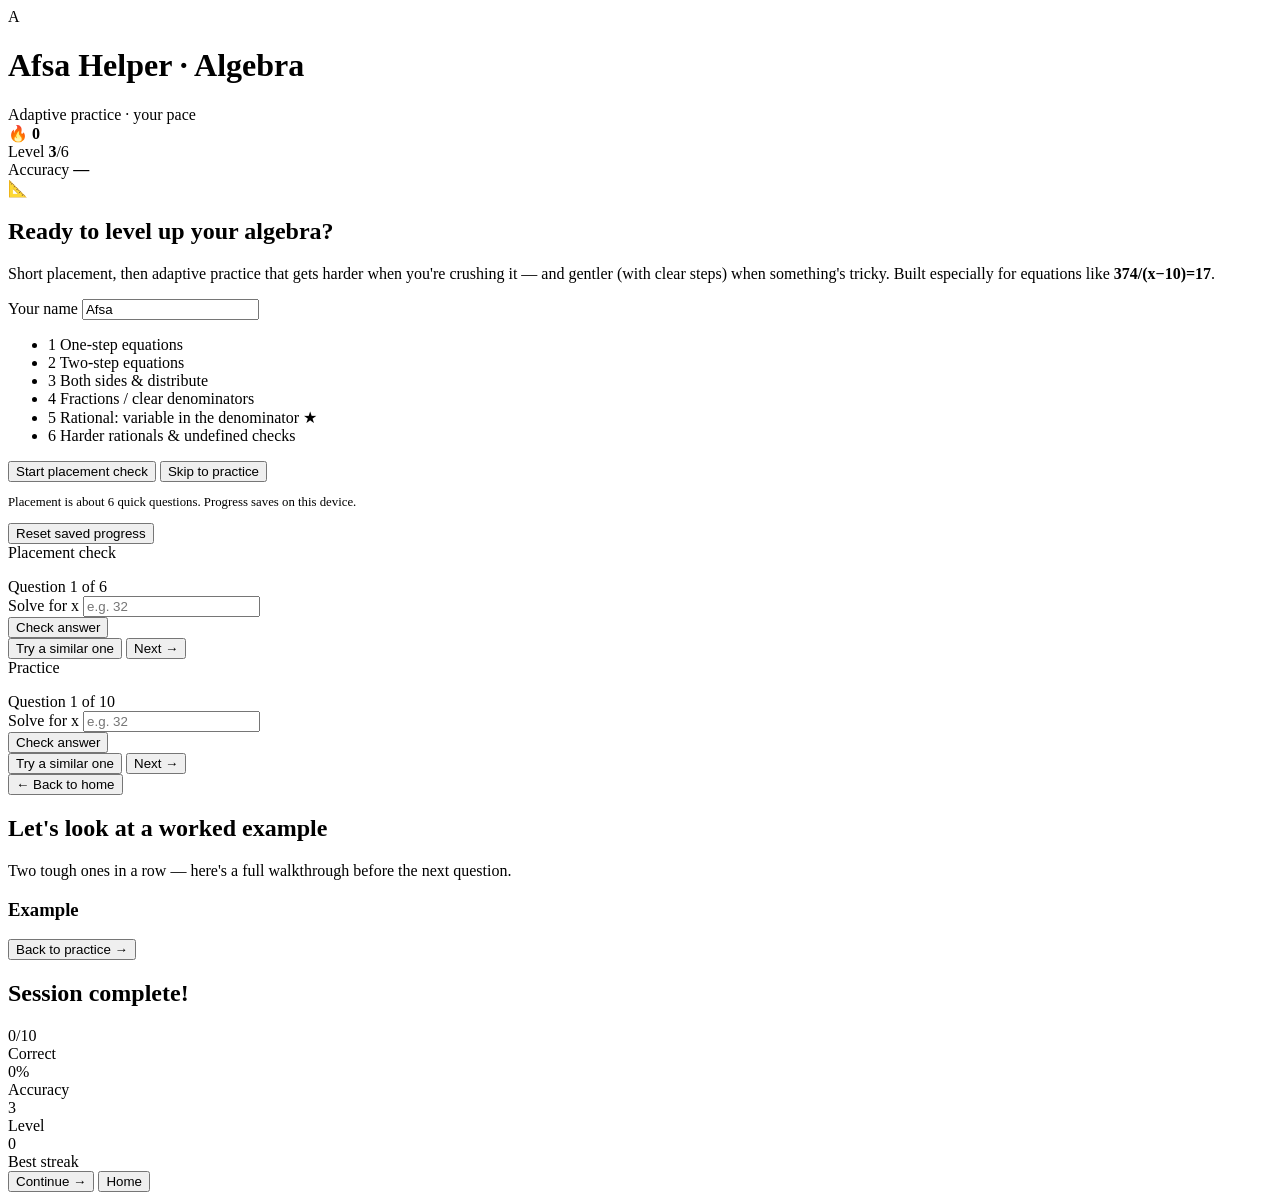
==== algebra/index.html @ 7a54c5dd "Add algebra/index.html" ====
<!DOCTYPE html>
<html lang="en">
<head>
  <meta charset="UTF-8" />
  <meta name="viewport" content="width=device-width, initial-scale=1, viewport-fit=cover" />
  <meta name="theme-color" content="#c45c26" />
  <meta name="description" content="Afsa Helper · Algebra — adaptive practice for middle-school algebra, including rational equations." />
  <title>Afsa Helper · Algebra</title>
  <link rel="stylesheet" href="styles.css" />
</head>
<body>
  <div class="app">
    <header class="header">
      <div class="brand">
        <div class="brand-mark" aria-hidden="true">A</div>
        <div>
          <h1>Afsa Helper · Algebra</h1>
          <div class="tagline">Adaptive practice · your pace</div>
        </div>
      </div>
      <div class="stats-bar hidden" id="stats-bar">
        <div class="stat-chip streak" id="stat-streak">🔥 <strong>0</strong></div>
        <div class="stat-chip level" id="stat-level">Level <strong>3</strong>/6</div>
        <div class="stat-chip" id="stat-acc">Accuracy <strong>—</strong></div>
      </div>
    </header>

    <!-- WELCOME -->
    <section id="screen-welcome" class="screen active" aria-label="Welcome">
      <div class="card welcome-hero">
        <div class="welcome-emoji" aria-hidden="true">📐</div>
        <h2>Ready to level up your algebra?</h2>
        <p class="lead">
          Short placement, then adaptive practice that gets harder when you're crushing it —
          and gentler (with clear steps) when something's tricky. Built especially for equations
          like <strong>374/(x−10)=17</strong>.
        </p>

        <div class="name-form" style="text-align:left">
          <label for="name-input">Your name</label>
          <input id="name-input" type="text" maxlength="24" value="Afsa" autocomplete="nickname" />
        </div>

        <p id="resume-note" class="hidden" style="margin-top:0.85rem;font-size:0.88rem;color:var(--teal);font-weight:600"></p>

        <ul class="topic-preview" aria-label="Topics you'll practice">
          <li><span class="topic-num">1</span> One-step equations</li>
          <li><span class="topic-num">2</span> Two-step equations</li>
          <li><span class="topic-num">3</span> Both sides &amp; distribute</li>
          <li><span class="topic-num">4</span> Fractions / clear denominators</li>
          <li><span class="topic-num">5</span> Rational: variable in the denominator ★</li>
          <li><span class="topic-num">6</span> Harder rationals &amp; undefined checks</li>
        </ul>

        <div class="btn-row">
          <button type="button" class="btn-primary" id="btn-start-placement">Start placement check</button>
          <button type="button" class="btn-secondary" id="btn-skip-practice">Skip to practice</button>
        </div>
        <p style="margin-top:0.85rem;font-size:0.8rem;color:var(--muted)">
          Placement is about 6 quick questions. Progress saves on this device.
        </p>
      </div>
      <div class="footer-actions">
        <button type="button" class="btn-ghost" id="btn-reset">Reset saved progress</button>
      </div>
    </section>

    <!-- PLACEMENT -->
    <section id="screen-placement" class="screen" aria-label="Placement">
      <div class="card">
        <span class="mode-badge placement" id="p-mode-badge">Placement check</span>
        <p class="lead" id="p-greet" style="margin-bottom:0.75rem"></p>

        <div class="progress-wrap">
          <div class="progress-label">
            <span id="p-progress-label">Question 1 of 6</span>
          </div>
          <div class="progress-track"><div class="progress-fill" id="p-progress-fill"></div></div>
        </div>

        <div class="level-dots" id="p-dots" aria-hidden="true"></div>
        <div class="level-names" id="p-level-name"></div>

        <div class="topic-label" id="p-topic"></div>
        <div class="equation-box">
          <div>
            <div class="equation" id="p-equation"></div>
            <div class="excluded-note hidden" id="p-excluded"></div>
          </div>
        </div>

        <label for="p-answer">Solve for x</label>
        <input id="p-answer" class="answer-input" type="text" inputmode="numeric" autocomplete="off" placeholder="e.g. 32" />

        <div class="btn-row" id="p-actions-answer">
          <button type="button" class="btn-primary" id="p-submit">Check answer</button>
        </div>

        <div id="p-feedback" class="feedback" role="status"></div>

        <div class="btn-row hidden" id="p-actions-next">
          <button type="button" class="btn-secondary" id="p-similar">Try a similar one</button>
          <button type="button" class="btn-teal" id="p-next">Next →</button>
        </div>
      </div>
    </section>

    <!-- PRACTICE -->
    <section id="screen-practice" class="screen" aria-label="Practice">
      <div class="card">
        <span class="mode-badge" id="q-mode-badge">Practice</span>
        <p class="lead" id="q-greet" style="margin-bottom:0.75rem"></p>

        <div class="progress-wrap">
          <div class="progress-label">
            <span id="q-progress-label">Question 1 of 10</span>
          </div>
          <div class="progress-track"><div class="progress-fill" id="q-progress-fill"></div></div>
        </div>

        <div class="level-dots" id="q-dots" aria-hidden="true"></div>
        <div class="level-names" id="q-level-name"></div>

        <div class="topic-label" id="q-topic"></div>
        <div class="equation-box">
          <div>
            <div class="equation" id="q-equation"></div>
            <div class="excluded-note hidden" id="q-excluded"></div>
          </div>
        </div>

        <label for="q-answer">Solve for x</label>
        <input id="q-answer" class="answer-input" type="text" inputmode="numeric" autocomplete="off" placeholder="e.g. 32" />

        <div class="btn-row" id="q-actions-answer">
          <button type="button" class="btn-primary" id="q-submit">Check answer</button>
        </div>

        <div id="q-feedback" class="feedback" role="status"></div>

        <div class="btn-row hidden" id="q-actions-next">
          <button type="button" class="btn-secondary" id="q-similar">Try a similar one</button>
          <button type="button" class="btn-teal" id="q-next">Next →</button>
        </div>
      </div>
      <div class="footer-actions">
        <button type="button" class="btn-ghost" id="btn-home">← Back to home</button>
      </div>
    </section>

    <!-- WORKED EXAMPLE (after 2 wrong in a row) -->
    <section id="screen-example" class="screen" aria-label="Worked example">
      <div class="card">
        <h2>Let's look at a worked example</h2>
        <p class="lead">Two tough ones in a row — here's a full walkthrough before the next question.</p>
        <div class="worked-example">
          <h3>Example</h3>
          <div class="eq" id="ex-equation"></div>
          <ol class="steps" id="ex-steps"></ol>
          <p style="margin-top:0.75rem;font-weight:700;color:#0369a1" id="ex-answer"></p>
        </div>
        <div class="btn-row">
          <button type="button" class="btn-primary" id="btn-ex-continue">Back to practice →</button>
        </div>
      </div>
    </section>

    <!-- SUMMARY -->
    <section id="screen-summary" class="screen" aria-label="Summary">
      <div class="card">
        <h2 id="summary-title">Session complete!</h2>
        <p class="lead" id="summary-lead"></p>

        <div class="level-dots" id="sum-dots" aria-hidden="true"></div>
        <div class="level-names" id="sum-level-name"></div>

        <div class="summary-grid">
          <div class="summary-stat">
            <div class="num" id="sum-correct">0/10</div>
            <div class="lbl">Correct</div>
          </div>
          <div class="summary-stat">
            <div class="num" id="sum-accuracy">0%</div>
            <div class="lbl">Accuracy</div>
          </div>
          <div class="summary-stat">
            <div class="num" id="sum-level">3</div>
            <div class="lbl">Level</div>
          </div>
          <div class="summary-stat">
            <div class="num" id="sum-streak">0</div>
            <div class="lbl">Best streak</div>
          </div>
        </div>

        <div id="summary-review"></div>

        <div class="btn-row">
          <button type="button" class="btn-primary" id="btn-summary-continue">Continue →</button>
          <button type="button" class="btn-secondary" onclick="document.getElementById('btn-home').click()">Home</button>
        </div>
      </div>
    </section>
  </div>

  <script src="app.js"></script>
</body>
</html>
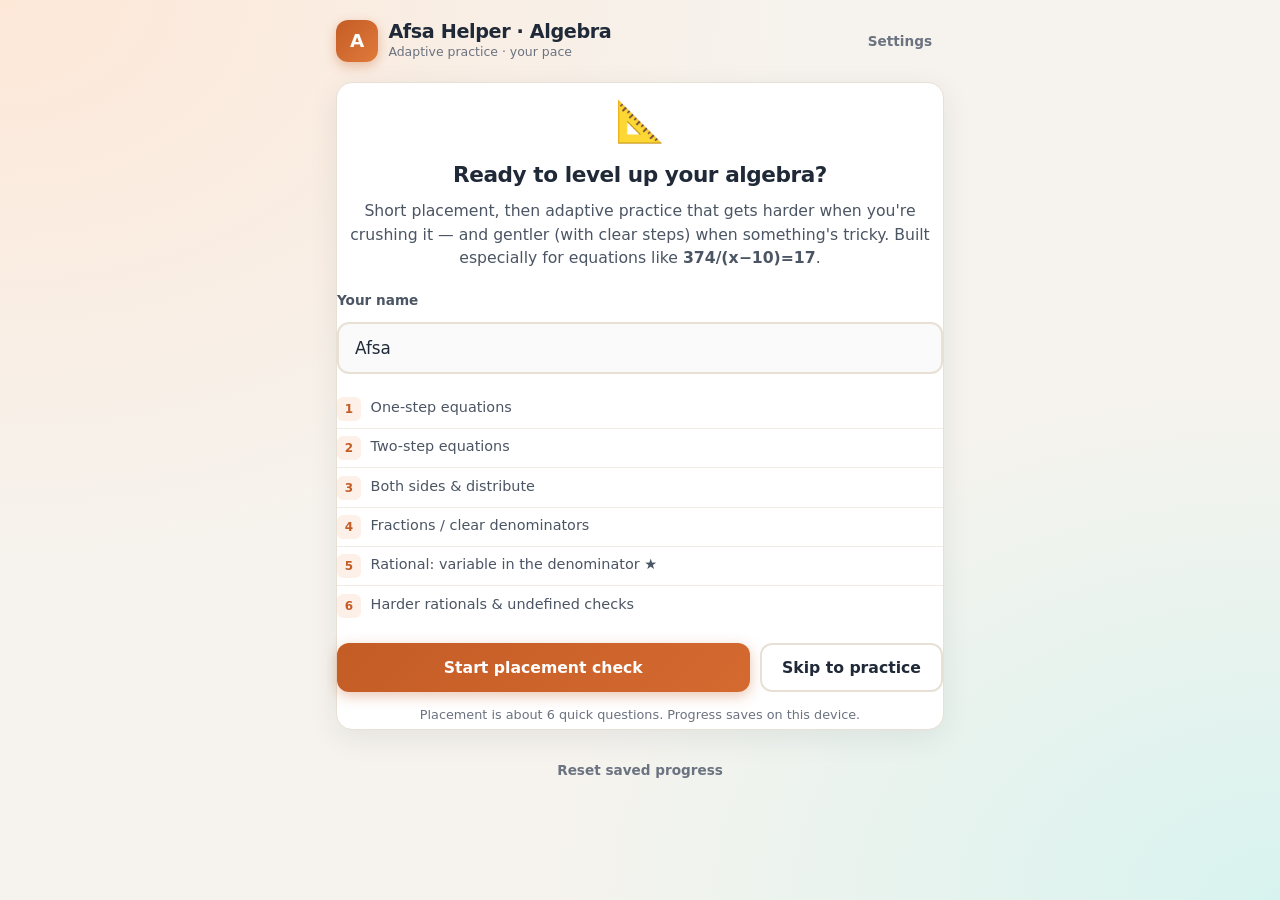
==== commit 6df38d2d: "Add parent Settings + session sync to algebra app" ====
--- a/algebra/index.html
+++ b/algebra/index.html
@@ -18,6 +18,9 @@
           <div class="tagline">Adaptive practice · your pace</div>
         </div>
       </div>
+      <div class="header-actions">
+        <button type="button" class="btn-ghost settings-btn" id="btn-settings" title="Parent settings">Settings</button>
+      </div>
       <div class="stats-bar hidden" id="stats-bar">
         <div class="stat-chip streak" id="stat-streak">🔥 <strong>0</strong></div>
         <div class="stat-chip level" id="stat-level">Level <strong>3</strong>/6</div>
@@ -195,12 +198,42 @@
 
         <div id="summary-review"></div>
 
+        <div id="sync-panel" class="sync-panel">
+          <p id="sync-status" class="sync-status" role="status"></p>
+          <div class="btn-row">
+            <button type="button" class="btn-teal" id="btn-sync-session">Save session to AfsasWorld</button>
+          </div>
+          <p style="margin-top:0.5rem;font-size:0.75rem;color:var(--muted)">Creates a private-to-you progress note as a GitHub Issue labeled <code>afsa-progress</code>.</p>
+        </div>
+
         <div class="btn-row">
           <button type="button" class="btn-primary" id="btn-summary-continue">Continue →</button>
           <button type="button" class="btn-secondary" onclick="document.getElementById('btn-home').click()">Home</button>
         </div>
       </div>
     </section>
+
+    <!-- PARENT SETTINGS / SYNC -->
+    <section id="screen-settings" class="screen" aria-label="Parent settings">
+      <div class="card">
+        <h2>Parent settings</h2>
+        <p class="lead">Save Afsa’s practice sessions to AfsasWorld on GitHub so Afsa Helper can review them and suggest next steps.</p>
+        <div class="name-form" style="text-align:left">
+          <label for="sync-token">GitHub token (stored only on this device)</label>
+          <input id="sync-token" type="password" autocomplete="off" placeholder="ghp_… or github_pat_…" />
+          <p style="margin-top:0.55rem;font-size:0.78rem;color:var(--muted);line-height:1.45">
+            Use a fine-grained token with access to <strong>sabirpatel/AfsasWorld</strong> and
+            <strong>Issues: Read and write</strong>. Never commit this token. Afsa does not need to see this screen.
+          </p>
+        </div>
+        <div class="btn-row" style="margin-top:1rem">
+          <button type="button" class="btn-primary" id="btn-save-settings">Save settings</button>
+          <button type="button" class="btn-secondary" id="btn-clear-token">Clear token</button>
+          <button type="button" class="btn-ghost" id="btn-settings-back">← Back</button>
+        </div>
+        <p id="settings-status" class="sync-status" role="status"></p>
+      </div>
+    </section>
   </div>
 
   <script src="app.js"></script>
--- a/algebra/styles.css
+++ b/algebra/styles.css
@@ -0,0 +1,617 @@
+/* Afsa Helper · Algebra — warm, modern, middle-school friendly */
+:root {
+  --bg: #f6f3ee;
+  --bg-card: #ffffff;
+  --ink: #1f2937;
+  --ink-soft: #4b5563;
+  --muted: #6b7280;
+  --border: #e7e0d5;
+  --accent: #c45c26;
+  --accent-dark: #9a4519;
+  --accent-soft: #fdf0e8;
+  --teal: #0d9488;
+  --teal-soft: #e6f7f5;
+  --success: #15803d;
+  --success-bg: #ecfdf5;
+  --error: #b91c1c;
+  --error-bg: #fef2f2;
+  --warn: #b45309;
+  --warn-bg: #fffbeb;
+  --shadow: 0 8px 30px rgba(31, 41, 55, 0.08);
+  --radius: 16px;
+  --font: "Segoe UI", system-ui, -apple-system, sans-serif;
+  --mono: "Cascadia Code", "Fira Code", "SF Mono", Consolas, monospace;
+}
+
+*, *::before, *::after { box-sizing: border-box; margin: 0; padding: 0; }
+
+html { font-size: 16px; -webkit-text-size-adjust: 100%; }
+
+body {
+  font-family: var(--font);
+  background:
+    radial-gradient(ellipse at top left, #fde8d8 0%, transparent 45%),
+    radial-gradient(ellipse at bottom right, #d8f3ef 0%, transparent 40%),
+    var(--bg);
+  color: var(--ink);
+  min-height: 100dvh;
+  line-height: 1.5;
+}
+
+.app {
+  max-width: 640px;
+  margin: 0 auto;
+  padding: 1.25rem 1rem 2.5rem;
+}
+
+/* Header */
+.header {
+  display: flex;
+  align-items: center;
+  justify-content: space-between;
+  gap: 0.75rem;
+  margin-bottom: 1.25rem;
+  flex-wrap: wrap;
+}
+
+.brand {
+  display: flex;
+  align-items: center;
+  gap: 0.65rem;
+}
+
+.brand-mark {
+  width: 42px;
+  height: 42px;
+  border-radius: 12px;
+  background: linear-gradient(135deg, var(--accent), #e07a3a);
+  color: white;
+  display: grid;
+  place-items: center;
+  font-weight: 800;
+  font-size: 1.15rem;
+  box-shadow: 0 4px 12px rgba(196, 92, 38, 0.35);
+}
+
+.brand h1 {
+  font-size: 1.2rem;
+  font-weight: 700;
+  letter-spacing: -0.02em;
+  line-height: 1.2;
+}
+
+.brand .tagline {
+  font-size: 0.78rem;
+  color: var(--muted);
+  font-weight: 500;
+}
+
+.stats-bar {
+  display: flex;
+  gap: 0.5rem;
+  flex-wrap: wrap;
+}
+
+.stat-chip {
+  background: var(--bg-card);
+  border: 1px solid var(--border);
+  border-radius: 999px;
+  padding: 0.35rem 0.75rem;
+  font-size: 0.78rem;
+  font-weight: 600;
+  color: var(--ink-soft);
+  display: flex;
+  align-items: center;
+  gap: 0.35rem;
+}
+
+.stat-chip strong { color: var(--ink); }
+
+.stat-chip.streak { background: var(--accent-soft); border-color: #f0c9a8; }
+.stat-chip.level { background: var(--teal-soft); border-color: #a7e0d9; }
+
+/* Screens */
+.screen { display: none; animation: fadeIn 0.28s ease; }
+.screen.active { display: block; }
+
+@keyframes fadeIn {
+  from { opacity: 0; transform: translateY(6px); }
+  to { opacity: 1; transform: none; }
+}
+
+.card {
+  background: var(--bg-card);
+  border: 1px solid var(--border);
+  border-radius: var(--radius);
+  padding: 1.5rem 1.35rem;
+  box-shadow: var(--shadow);
+}
+
+.card h2 {
+  font-size: 1.35rem;
+  font-weight: 700;
+  letter-spacing: -0.02em;
+  margin-bottom: 0.5rem;
+}
+
+.card .lead {
+  color: var(--ink-soft);
+  margin-bottom: 1.25rem;
+  font-size: 0.98rem;
+}
+
+/* Welcome */
+.welcome-hero {
+  text-align: center;
+  padding: 0.5rem 0 0.25rem;
+}
+
+.welcome-emoji {
+  font-size: 2.5rem;
+  margin-bottom: 0.5rem;
+}
+
+.name-form {
+  display: flex;
+  flex-direction: column;
+  gap: 0.75rem;
+  margin-top: 1rem;
+}
+
+label {
+  font-size: 0.85rem;
+  font-weight: 600;
+  color: var(--ink-soft);
+}
+
+input[type="text"],
+input[type="number"] {
+  width: 100%;
+  padding: 0.85rem 1rem;
+  border: 2px solid var(--border);
+  border-radius: 12px;
+  font-size: 1.05rem;
+  font-family: inherit;
+  background: #fafafa;
+  color: var(--ink);
+  transition: border-color 0.15s, box-shadow 0.15s;
+}
+
+input[type="text"]:focus,
+input[type="number"]:focus {
+  outline: none;
+  border-color: var(--accent);
+  box-shadow: 0 0 0 3px rgba(196, 92, 38, 0.18);
+  background: white;
+}
+
+.answer-input {
+  font-family: var(--mono);
+  font-size: 1.25rem;
+  text-align: center;
+  letter-spacing: 0.02em;
+}
+
+/* Buttons */
+.btn-row {
+  display: flex;
+  gap: 0.65rem;
+  flex-wrap: wrap;
+  margin-top: 1.15rem;
+}
+
+button, .btn {
+  appearance: none;
+  border: none;
+  cursor: pointer;
+  font-family: inherit;
+  font-weight: 650;
+  font-size: 0.98rem;
+  border-radius: 12px;
+  padding: 0.8rem 1.25rem;
+  transition: transform 0.12s, box-shadow 0.12s, background 0.12s;
+  display: inline-flex;
+  align-items: center;
+  justify-content: center;
+  gap: 0.4rem;
+}
+
+button:active { transform: scale(0.97); }
+button:disabled { opacity: 0.5; cursor: not-allowed; transform: none; }
+
+.btn-primary {
+  background: linear-gradient(135deg, var(--accent), #d46a30);
+  color: white;
+  box-shadow: 0 4px 14px rgba(196, 92, 38, 0.35);
+  flex: 1;
+  min-width: 140px;
+}
+
+.btn-primary:hover:not(:disabled) {
+  background: linear-gradient(135deg, var(--accent-dark), var(--accent));
+}
+
+.btn-secondary {
+  background: white;
+  color: var(--ink);
+  border: 2px solid var(--border);
+}
+
+.btn-secondary:hover:not(:disabled) {
+  border-color: #cfc5b6;
+  background: #faf8f5;
+}
+
+.btn-ghost {
+  background: transparent;
+  color: var(--muted);
+  padding: 0.5rem 0.75rem;
+  font-size: 0.85rem;
+  font-weight: 600;
+}
+
+.btn-ghost:hover { color: var(--ink); }
+
+.btn-teal {
+  background: var(--teal);
+  color: white;
+  box-shadow: 0 4px 14px rgba(13, 148, 136, 0.3);
+  flex: 1;
+}
+
+.btn-teal:hover:not(:disabled) { background: #0f766e; }
+
+/* Progress */
+.progress-wrap {
+  margin-bottom: 1.25rem;
+}
+
+.progress-label {
+  display: flex;
+  justify-content: space-between;
+  font-size: 0.8rem;
+  font-weight: 600;
+  color: var(--muted);
+  margin-bottom: 0.4rem;
+}
+
+.progress-track {
+  height: 8px;
+  background: #ebe4da;
+  border-radius: 999px;
+  overflow: hidden;
+}
+
+.progress-fill {
+  height: 100%;
+  background: linear-gradient(90deg, var(--accent), #e07a3a);
+  border-radius: 999px;
+  transition: width 0.35s ease;
+  width: 0%;
+}
+
+.mode-badge {
+  display: inline-block;
+  font-size: 0.72rem;
+  font-weight: 700;
+  text-transform: uppercase;
+  letter-spacing: 0.06em;
+  padding: 0.25rem 0.6rem;
+  border-radius: 999px;
+  background: var(--teal-soft);
+  color: var(--teal);
+  margin-bottom: 0.75rem;
+}
+
+.mode-badge.placement {
+  background: #efe8ff;
+  color: #6d28d9;
+}
+
+.topic-label {
+  font-size: 0.85rem;
+  color: var(--muted);
+  font-weight: 600;
+  margin-bottom: 0.65rem;
+}
+
+/* Equation display */
+.equation-box {
+  background: linear-gradient(180deg, #faf8f5, #f3efe8);
+  border: 1px solid var(--border);
+  border-radius: 14px;
+  padding: 1.35rem 1rem;
+  text-align: center;
+  margin: 0.75rem 0 1.25rem;
+  min-height: 88px;
+  display: flex;
+  align-items: center;
+  justify-content: center;
+}
+
+.equation {
+  font-family: var(--mono);
+  font-size: clamp(1.35rem, 5vw, 1.85rem);
+  font-weight: 650;
+  color: var(--ink);
+  letter-spacing: 0.01em;
+  word-break: break-word;
+}
+
+.excluded-note {
+  font-size: 0.8rem;
+  color: var(--warn);
+  margin-top: 0.5rem;
+  font-weight: 600;
+}
+
+/* Feedback */
+.feedback {
+  border-radius: 12px;
+  padding: 1rem 1.1rem;
+  margin-top: 1rem;
+  display: none;
+}
+
+.feedback.show { display: block; animation: fadeIn 0.25s ease; }
+
+.feedback.correct {
+  background: var(--success-bg);
+  border: 1px solid #bbf7d0;
+  color: var(--success);
+}
+
+.feedback.incorrect {
+  background: var(--error-bg);
+  border: 1px solid #fecaca;
+  color: var(--error);
+}
+
+.feedback.undefined {
+  background: var(--warn-bg);
+  border: 1px solid #fde68a;
+  color: var(--warn);
+}
+
+.feedback-title {
+  font-weight: 750;
+  font-size: 1.05rem;
+  margin-bottom: 0.35rem;
+  display: flex;
+  align-items: center;
+  gap: 0.4rem;
+}
+
+.feedback p { font-size: 0.92rem; line-height: 1.55; }
+
+.steps {
+  margin-top: 0.75rem;
+  padding-left: 0;
+  list-style: none;
+  counter-reset: step;
+}
+
+.steps li {
+  counter-increment: step;
+  position: relative;
+  padding: 0.45rem 0 0.45rem 2rem;
+  font-size: 0.9rem;
+  color: var(--ink);
+  border-top: 1px solid rgba(0,0,0,0.06);
+}
+
+.steps li:first-child { border-top: none; }
+
+.steps li::before {
+  content: counter(step);
+  position: absolute;
+  left: 0;
+  top: 0.45rem;
+  width: 1.4rem;
+  height: 1.4rem;
+  border-radius: 50%;
+  background: rgba(0,0,0,0.07);
+  display: grid;
+  place-items: center;
+  font-size: 0.75rem;
+  font-weight: 700;
+  color: var(--ink-soft);
+}
+
+.feedback.correct .steps li::before { background: #bbf7d0; color: var(--success); }
+.feedback.incorrect .steps li::before { background: #fecaca; color: var(--error); }
+
+.encouragement {
+  margin-top: 0.65rem;
+  font-size: 0.88rem;
+  font-weight: 600;
+  opacity: 0.9;
+}
+
+/* Level indicator dots */
+.level-dots {
+  display: flex;
+  gap: 0.35rem;
+  justify-content: center;
+  margin: 0.75rem 0 0.25rem;
+}
+
+.level-dot {
+  width: 10px;
+  height: 10px;
+  border-radius: 50%;
+  background: #ddd5c8;
+  transition: background 0.2s, transform 0.2s;
+}
+
+.level-dot.on {
+  background: var(--teal);
+  transform: scale(1.15);
+}
+
+.level-dot.current {
+  background: var(--accent);
+  box-shadow: 0 0 0 3px rgba(196, 92, 38, 0.25);
+}
+
+.level-names {
+  text-align: center;
+  font-size: 0.78rem;
+  color: var(--muted);
+  margin-bottom: 0.5rem;
+}
+
+/* Summary */
+.summary-grid {
+  display: grid;
+  grid-template-columns: 1fr 1fr;
+  gap: 0.75rem;
+  margin: 1.25rem 0;
+}
+
+.summary-stat {
+  background: #faf8f5;
+  border: 1px solid var(--border);
+  border-radius: 12px;
+  padding: 0.9rem;
+  text-align: center;
+}
+
+.summary-stat .num {
+  font-size: 1.6rem;
+  font-weight: 800;
+  color: var(--accent);
+  letter-spacing: -0.02em;
+}
+
+.summary-stat .lbl {
+  font-size: 0.75rem;
+  font-weight: 600;
+  color: var(--muted);
+  text-transform: uppercase;
+  letter-spacing: 0.04em;
+}
+
+.review-box {
+  background: var(--warn-bg);
+  border: 1px solid #fde68a;
+  border-radius: 12px;
+  padding: 0.9rem 1rem;
+  margin: 1rem 0;
+}
+
+.review-box h3 {
+  font-size: 0.9rem;
+  color: var(--warn);
+  margin-bottom: 0.35rem;
+}
+
+.review-box ul {
+  margin-left: 1.1rem;
+  font-size: 0.88rem;
+  color: var(--ink);
+}
+
+.review-box li { margin: 0.2rem 0; }
+
+.worked-example {
+  background: #f0f9ff;
+  border: 1px solid #bae6fd;
+  border-radius: 12px;
+  padding: 1rem;
+  margin: 1rem 0;
+}
+
+.worked-example h3 {
+  font-size: 0.9rem;
+  color: #0369a1;
+  margin-bottom: 0.5rem;
+}
+
+.worked-example .eq {
+  font-family: var(--mono);
+  font-weight: 650;
+  font-size: 1.1rem;
+  text-align: center;
+  margin: 0.5rem 0 0.75rem;
+}
+
+/* Topic list (welcome) */
+.topic-preview {
+  margin: 1rem 0;
+  padding: 0;
+  list-style: none;
+}
+
+.topic-preview li {
+  display: flex;
+  align-items: flex-start;
+  gap: 0.6rem;
+  padding: 0.45rem 0;
+  font-size: 0.9rem;
+  color: var(--ink-soft);
+  border-bottom: 1px solid #f0ebe3;
+}
+
+.topic-preview li:last-child { border-bottom: none; }
+
+.topic-num {
+  flex-shrink: 0;
+  width: 1.5rem;
+  height: 1.5rem;
+  border-radius: 6px;
+  background: var(--accent-soft);
+  color: var(--accent);
+  font-size: 0.75rem;
+  font-weight: 750;
+  display: grid;
+  place-items: center;
+}
+
+/* Footer / settings */
+.footer-actions {
+  margin-top: 1.5rem;
+  text-align: center;
+}
+
+.hidden { display: none !important; }
+
+.sr-only {
+  position: absolute;
+  width: 1px;
+  height: 1px;
+  padding: 0;
+  margin: -1px;
+  overflow: hidden;
+  clip: rect(0,0,0,0);
+  border: 0;
+}
+
+/* Confidence buttons (optional quick/slow) */
+.confidence-row {
+  display: flex;
+  gap: 0.5rem;
+  margin-top: 0.75rem;
+}
+
+.confidence-row button {
+  flex: 1;
+  padding: 0.55rem;
+  font-size: 0.82rem;
+  background: #f5f1eb;
+  border: 1px solid var(--border);
+  color: var(--ink-soft);
+}
+
+.confidence-row button.selected {
+  background: var(--teal-soft);
+  border-color: var(--teal);
+  color: var(--teal);
+}
+
+@media (max-width: 420px) {
+  .app { padding: 1rem 0.75rem 2rem; }
+  .card { padding: 1.2rem 1rem; }
+  .summary-grid { grid-template-columns: 1fr 1fr; }
+  .header { flex-direction: column; align-items: flex-start; }
+}
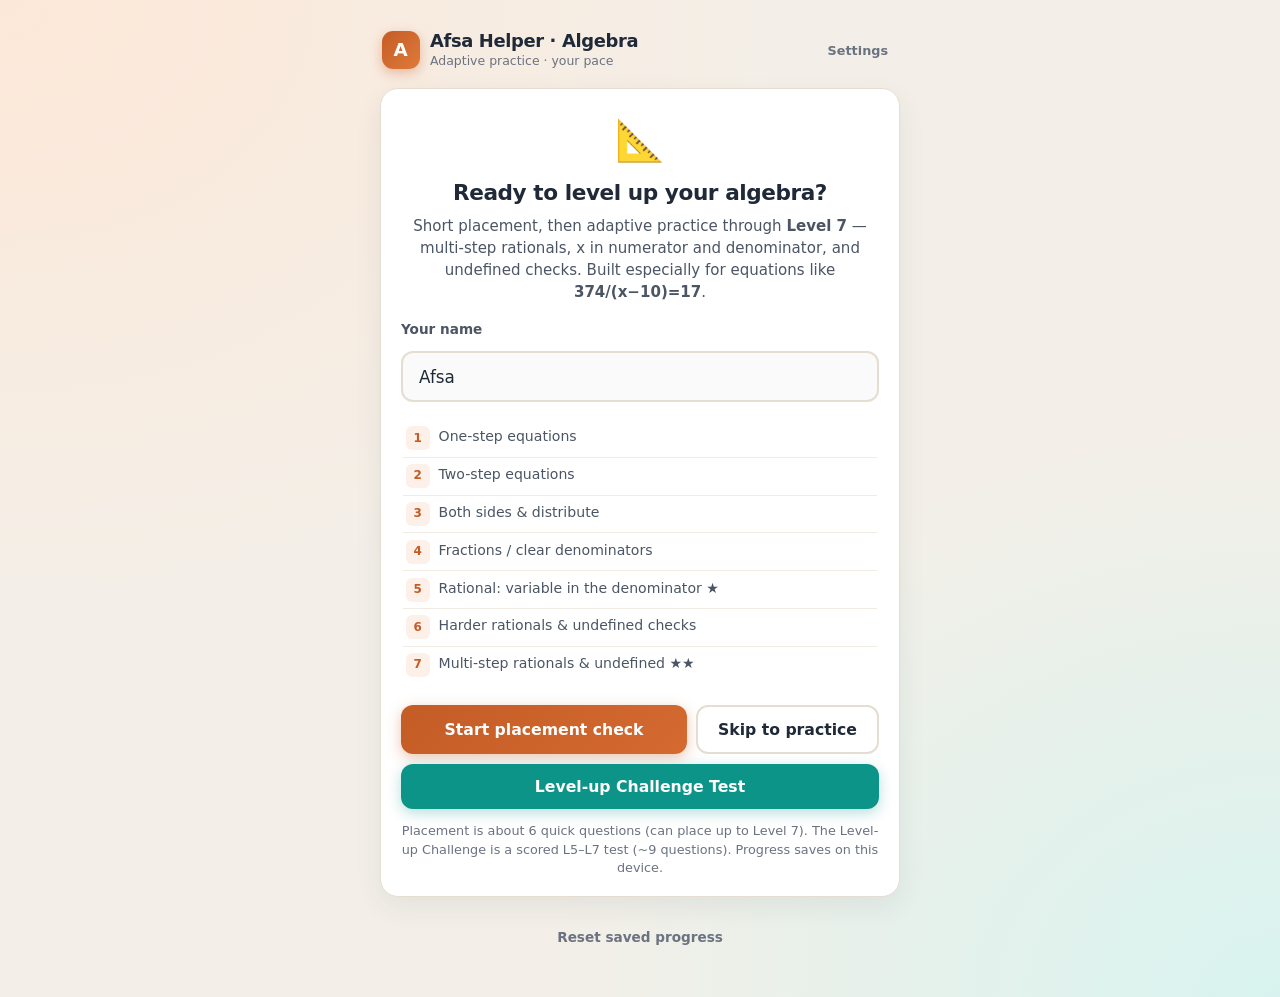
==== commit a91b924c: "Algebra Level 7 + Level-up Challenge Test (algebra/index.html)" ====
--- a/algebra/index.html
+++ b/algebra/index.html
@@ -6,7 +6,7 @@
   <meta name="theme-color" content="#c45c26" />
   <meta name="description" content="Afsa Helper · Algebra — adaptive practice for middle-school algebra, including rational equations." />
   <title>Afsa Helper · Algebra</title>
-  <link rel="stylesheet" href="styles.css" />
+  <link rel="stylesheet" href="styles.css?v=20260925l7" />
 </head>
 <body>
   <div class="app">
@@ -23,7 +23,7 @@
       </div>
       <div class="stats-bar hidden" id="stats-bar">
         <div class="stat-chip streak" id="stat-streak">🔥 <strong>0</strong></div>
-        <div class="stat-chip level" id="stat-level">Level <strong>3</strong>/6</div>
+        <div class="stat-chip level" id="stat-level">Level <strong>6</strong>/7</div>
         <div class="stat-chip" id="stat-acc">Accuracy <strong>—</strong></div>
       </div>
     </header>
@@ -34,9 +34,9 @@
         <div class="welcome-emoji" aria-hidden="true">📐</div>
         <h2>Ready to level up your algebra?</h2>
         <p class="lead">
-          Short placement, then adaptive practice that gets harder when you're crushing it —
-          and gentler (with clear steps) when something's tricky. Built especially for equations
-          like <strong>374/(x−10)=17</strong>.
+          Short placement, then adaptive practice through <strong>Level 7</strong> —
+          multi-step rationals, x in numerator and denominator, and undefined checks.
+          Built especially for equations like <strong>374/(x−10)=17</strong>.
         </p>
 
         <div class="name-form" style="text-align:left">
@@ -53,14 +53,18 @@
           <li><span class="topic-num">4</span> Fractions / clear denominators</li>
           <li><span class="topic-num">5</span> Rational: variable in the denominator ★</li>
           <li><span class="topic-num">6</span> Harder rationals &amp; undefined checks</li>
+          <li><span class="topic-num">7</span> Multi-step rationals &amp; undefined ★★</li>
         </ul>
 
         <div class="btn-row">
           <button type="button" class="btn-primary" id="btn-start-placement">Start placement check</button>
           <button type="button" class="btn-secondary" id="btn-skip-practice">Skip to practice</button>
         </div>
+        <div class="btn-row" style="margin-top:0.65rem">
+          <button type="button" class="btn-teal" id="btn-start-challenge">Level-up Challenge Test</button>
+        </div>
         <p style="margin-top:0.85rem;font-size:0.8rem;color:var(--muted)">
-          Placement is about 6 quick questions. Progress saves on this device.
+          Placement is about 6 quick questions (can place up to Level 7). The Level-up Challenge is a scored L5–L7 test (~9 questions). Progress saves on this device.
         </p>
       </div>
       <div class="footer-actions">
@@ -236,6 +240,6 @@
     </section>
   </div>
 
-  <script src="app.js"></script>
+  <script src="app.js?v=20260925l7"></script>
 </body>
 </html>
--- a/algebra/styles.css
+++ b/algebra/styles.css
@@ -1,11 +1,11 @@
 /* Afsa Helper · Algebra — warm, modern, middle-school friendly */
 :root {
-  --bg: #f6f3ee;
+  --bg: #f3efe8;
   --bg-card: #ffffff;
   --ink: #1f2937;
   --ink-soft: #4b5563;
   --muted: #6b7280;
-  --border: #e7e0d5;
+  --border: #e5ddd2;
   --accent: #c45c26;
   --accent-dark: #9a4519;
   --accent-soft: #fdf0e8;
@@ -17,8 +17,9 @@
   --error-bg: #fef2f2;
   --warn: #b45309;
   --warn-bg: #fffbeb;
-  --shadow: 0 8px 30px rgba(31, 41, 55, 0.08);
-  --radius: 16px;
+  --shadow: 0 10px 28px rgba(31, 41, 55, 0.07);
+  --radius: 18px;
+  --pad-x: clamp(1.1rem, 4.5vw, 1.75rem);
   --font: "Segoe UI", system-ui, -apple-system, sans-serif;
   --mono: "Cascadia Code", "Fira Code", "SF Mono", Consolas, monospace;
 }
@@ -35,13 +36,19 @@
     var(--bg);
   color: var(--ink);
   min-height: 100dvh;
-  line-height: 1.5;
+  line-height: 1.45;
+  padding:
+    max(0.75rem, env(safe-area-inset-top))
+    max(var(--pad-x), env(safe-area-inset-right))
+    max(1rem, env(safe-area-inset-bottom))
+    max(var(--pad-x), env(safe-area-inset-left));
 }
 
 .app {
-  max-width: 640px;
+  width: 100%;
+  max-width: 520px;
   margin: 0 auto;
-  padding: 1.25rem 1rem 2.5rem;
+  padding: 1rem 0 1.75rem;
 }
 
 /* Header */
@@ -49,9 +56,10 @@
   display: flex;
   align-items: center;
   justify-content: space-between;
-  gap: 0.75rem;
-  margin-bottom: 1.25rem;
+  gap: 0.65rem;
+  margin-bottom: 1rem;
   flex-wrap: wrap;
+  padding: 0.15rem 0.1rem;
 }
 
 .brand {
@@ -61,9 +69,9 @@
 }
 
 .brand-mark {
-  width: 42px;
-  height: 42px;
-  border-radius: 12px;
+  width: 38px;
+  height: 38px;
+  border-radius: 11px;
   background: linear-gradient(135deg, var(--accent), #e07a3a);
   color: white;
   display: grid;
@@ -74,7 +82,7 @@
 }
 
 .brand h1 {
-  font-size: 1.2rem;
+  font-size: 1.12rem;
   font-weight: 700;
   letter-spacing: -0.02em;
   line-height: 1.2;
@@ -123,7 +131,7 @@
   background: var(--bg-card);
   border: 1px solid var(--border);
   border-radius: var(--radius);
-  padding: 1.5rem 1.35rem;
+  padding: 1.35rem 1.25rem;
   box-shadow: var(--shadow);
 }
 
@@ -136,14 +144,14 @@
 
 .card .lead {
   color: var(--ink-soft);
-  margin-bottom: 1.25rem;
-  font-size: 0.98rem;
+  margin-bottom: 1rem;
+  font-size: 0.94rem;
 }
 
 /* Welcome */
 .welcome-hero {
   text-align: center;
-  padding: 0.5rem 0 0.25rem;
+  padding: 1.35rem 1.25rem 1.15rem;
 }
 
 .welcome-emoji {
@@ -195,9 +203,9 @@
 /* Buttons */
 .btn-row {
   display: flex;
-  gap: 0.65rem;
+  gap: 0.55rem;
   flex-wrap: wrap;
-  margin-top: 1.15rem;
+  margin-top: 1rem;
 }
 
 button, .btn {
@@ -538,17 +546,18 @@
 
 /* Topic list (welcome) */
 .topic-preview {
-  margin: 1rem 0;
-  padding: 0;
+  margin: 0.75rem 0 0.25rem;
+  padding: 0.35rem 0.15rem;
   list-style: none;
+  text-align: left;
 }
 
 .topic-preview li {
   display: flex;
   align-items: flex-start;
-  gap: 0.6rem;
-  padding: 0.45rem 0;
-  font-size: 0.9rem;
+  gap: 0.55rem;
+  padding: 0.4rem 0.15rem;
+  font-size: 0.88rem;
   color: var(--ink-soft);
   border-bottom: 1px solid #f0ebe3;
 }
@@ -610,8 +619,31 @@
 }
 
 @media (max-width: 420px) {
-  .app { padding: 1rem 0.75rem 2rem; }
-  .card { padding: 1.2rem 1rem; }
+  .app { padding: 0.65rem 0 1.5rem; }
+  .card,
+  .welcome-hero { padding: 1.15rem 1.05rem; }
   .summary-grid { grid-template-columns: 1fr 1fr; }
   .header { flex-direction: column; align-items: flex-start; }
-}
+  .brand h1 { font-size: 1.08rem; }
+}
+
+
+/* Sync / settings */
+.header-actions { margin-left: auto; }
+.settings-btn { font-size: 0.8rem; padding: 0.35rem 0.65rem; }
+.sync-panel {
+  margin: 1rem 0 0.5rem;
+  padding: 0.85rem 1rem;
+  border-radius: 12px;
+  background: #f0f9ff;
+  border: 1px solid #bae6fd;
+}
+.sync-status {
+  font-size: 0.85rem;
+  margin: 0.5rem 0;
+  color: var(--ink-soft);
+  min-height: 1.2em;
+}
+.sync-status.ok { color: var(--success, #15803d); font-weight: 600; }
+.sync-status.err { color: #b91c1c; font-weight: 600; }
+.sync-status.pending { color: #0369a1; }
